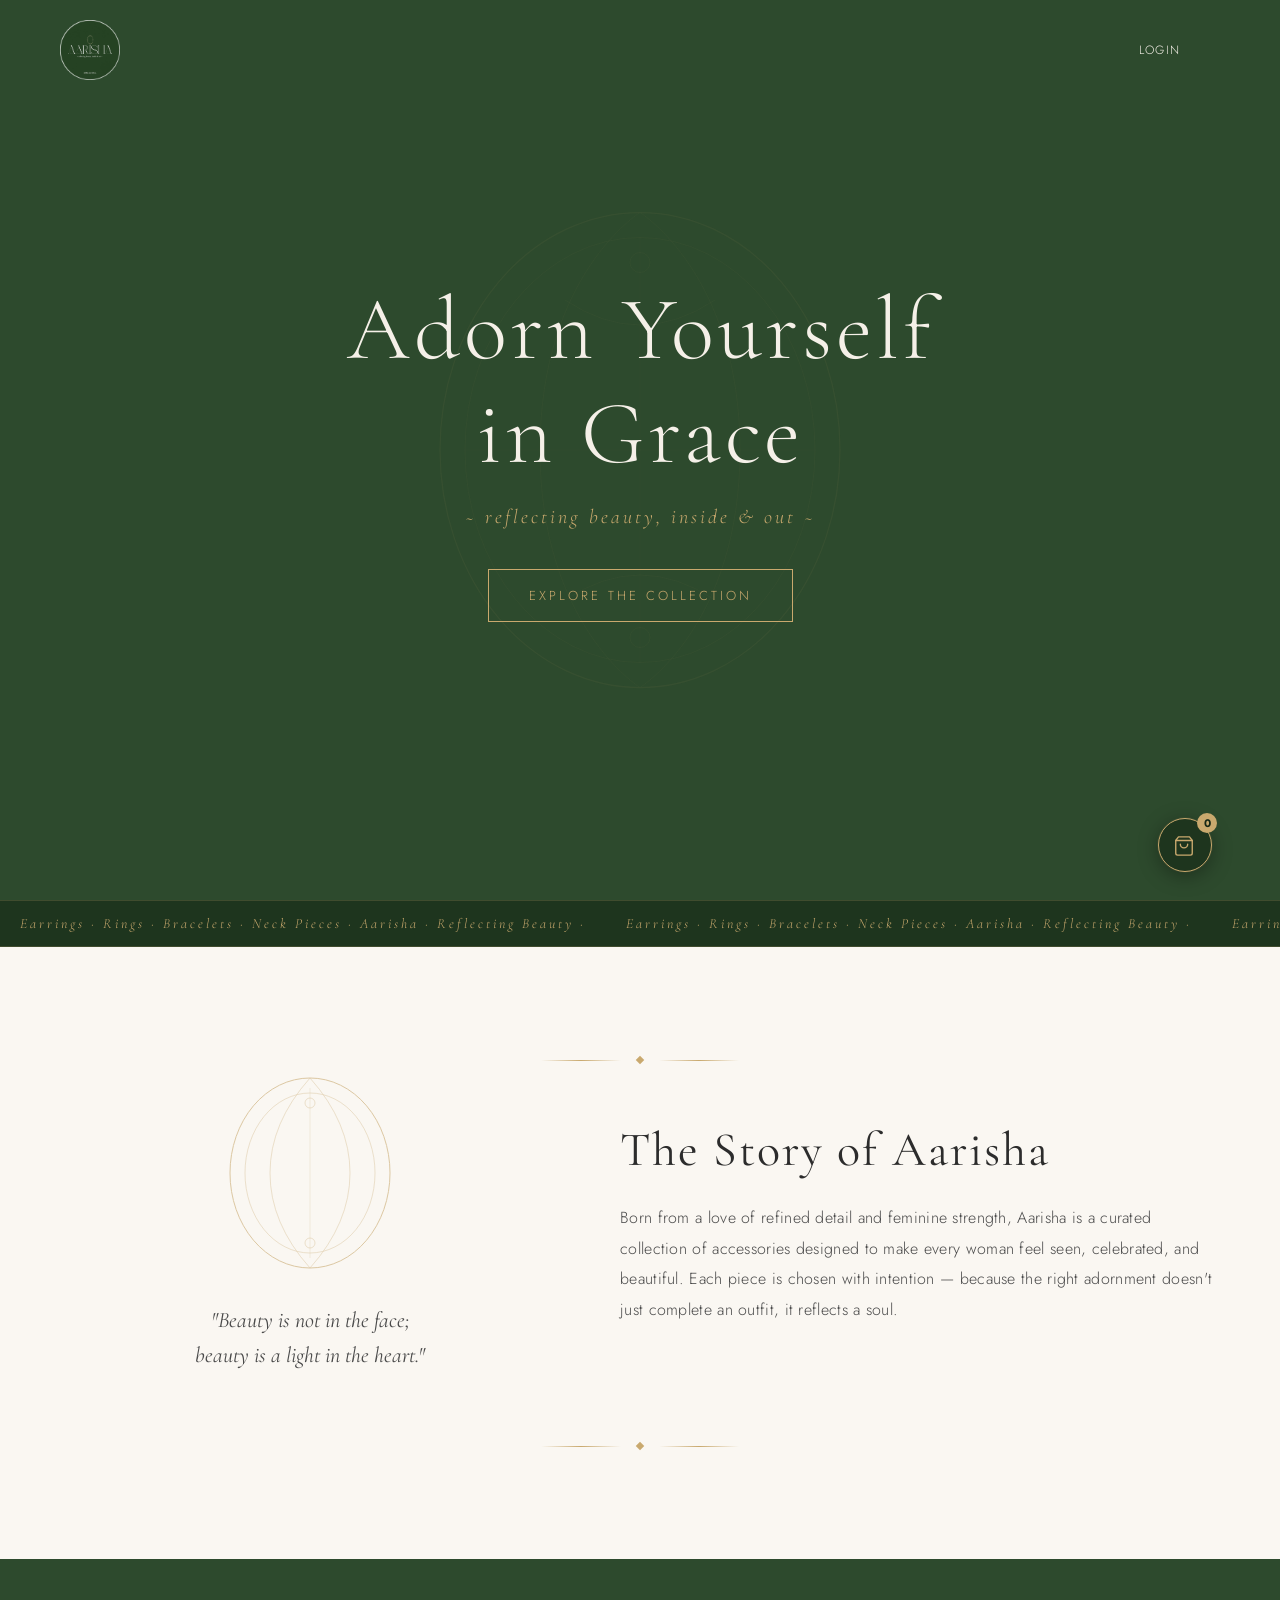
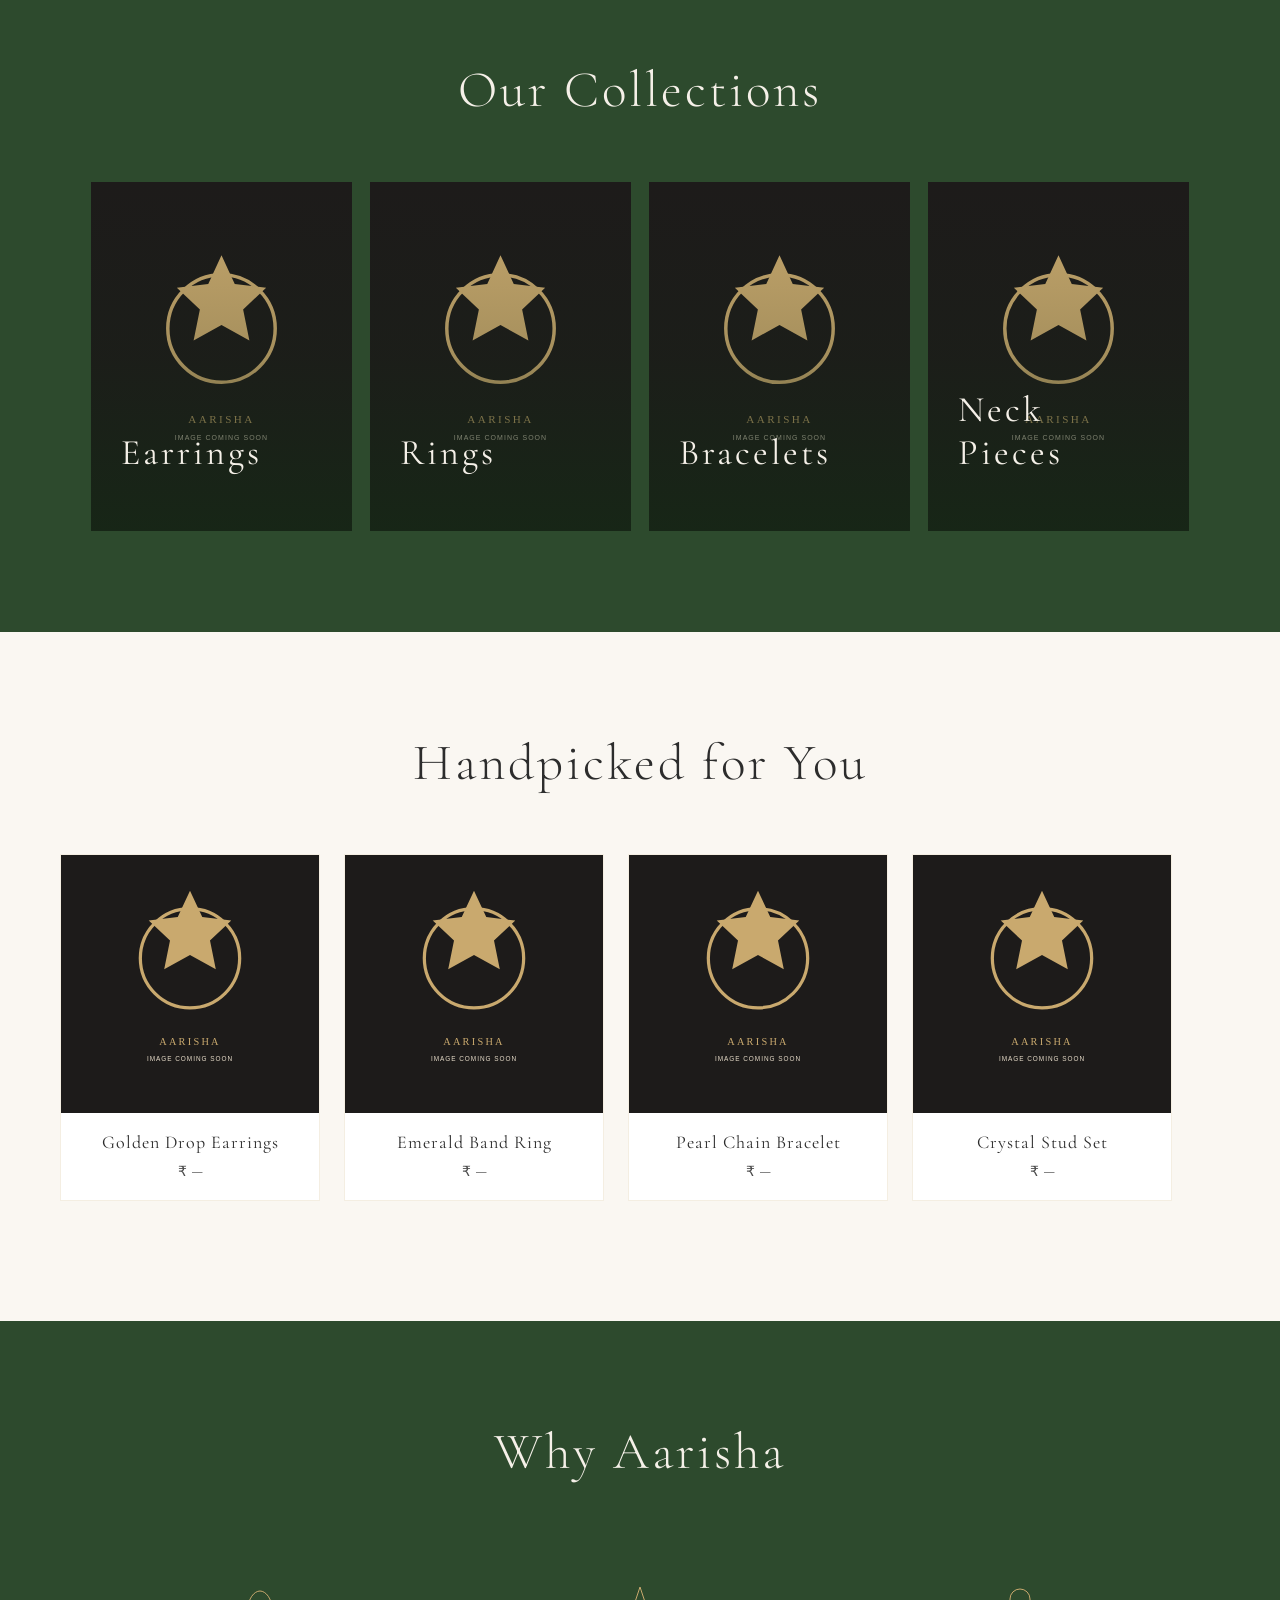
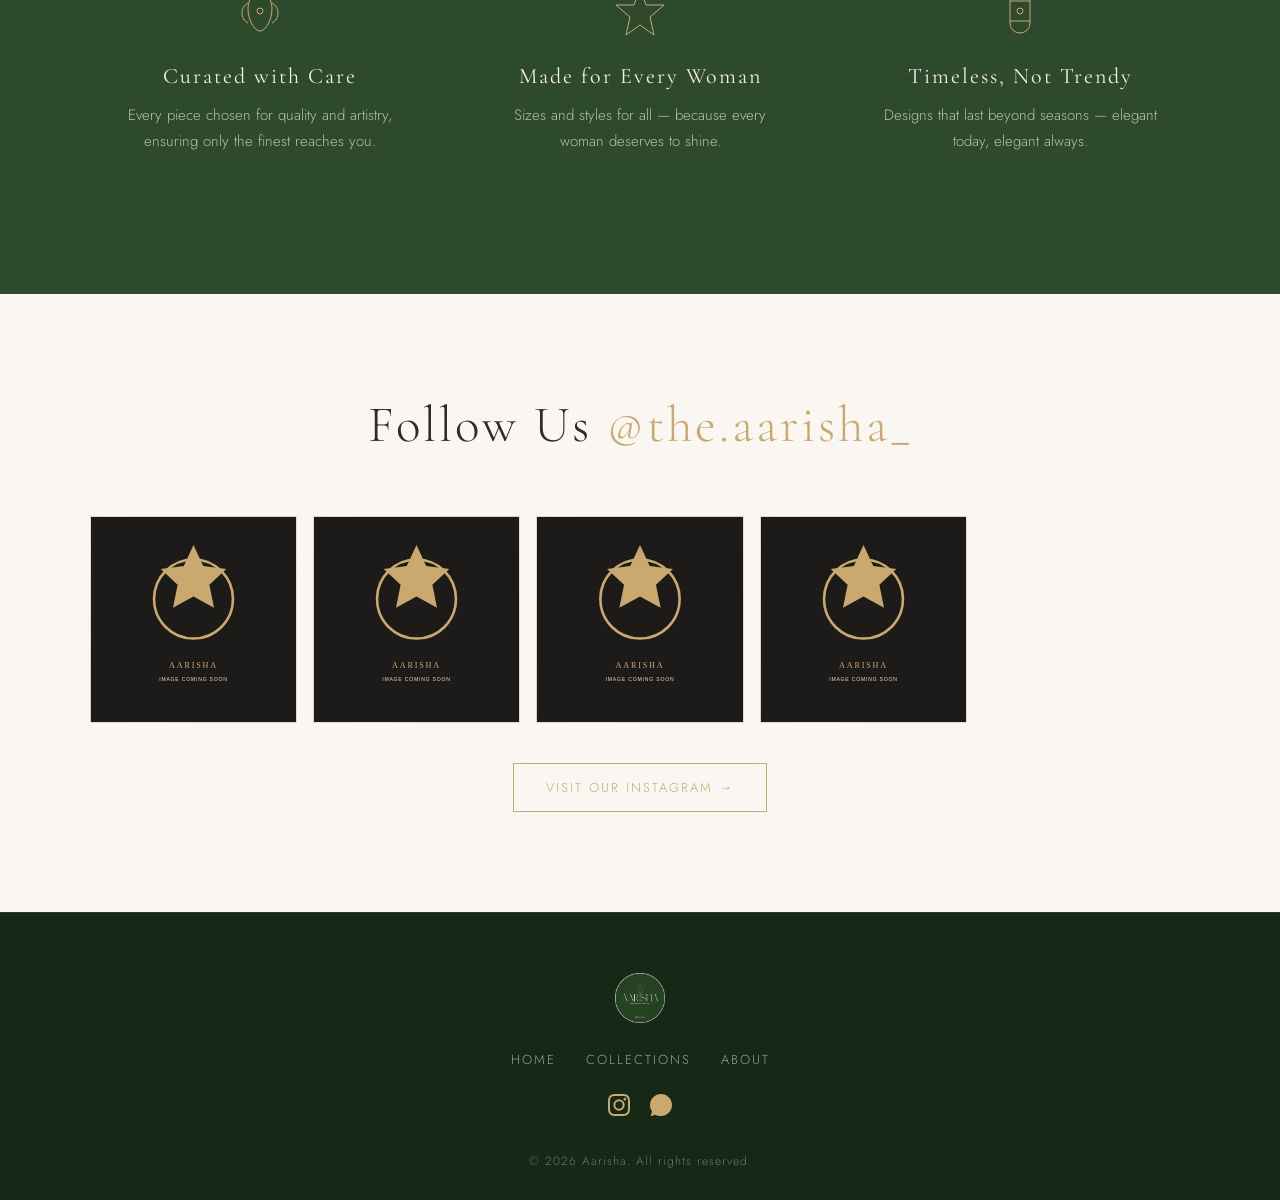
==== admin.html @ f020ee6c "V1" ====
<!doctype html>
<html lang="en">
<head>
  <meta charset="utf-8">
  <meta name="viewport" content="width=device-width, initial-scale=1">
  <title>Aarisha Admin</title>
  <link rel="stylesheet" href="styles.css">
  <style>
    .admin-page { min-height:100vh; padding:80px 40px; background:var(--green-deep); }
    .admin-panel { position:relative; max-width:1200px; margin:auto; padding:0; }
    .admin-logout { position:absolute; top:12px; right:0; }
    .admin-panel h1 { font:400 clamp(36px,6vw,56px) var(--font-heading); color:var(--cream); letter-spacing:3px; margin-bottom:10px; }
    .admin-panel > p { color:rgba(245,240,232,.75); margin-bottom:28px; }
    .admin-form { display:grid; grid-template-columns:repeat(2,minmax(0,1fr)); gap:16px; }
    .admin-form .full { grid-column:1/-1; }
    .admin-form label { display:block; color:var(--gold); font-size:12px; letter-spacing:1px; text-transform:uppercase; margin-bottom:7px; }
    .admin-form input, .admin-form select, .admin-form textarea { width:100%; padding:12px; color:var(--cream); background:rgba(245,240,232,.06); border:1px solid rgba(201,169,110,.35); font:300 14px var(--font-body); }
    .admin-actions { display:flex; gap:12px; margin-top:20px; }
    .admin-products { margin-top:36px; display:grid; gap:0; }
    .admin-product { display:grid; grid-template-columns:72px minmax(160px,1fr) 110px 90px 622px; gap:22px; align-items:center; padding:20px 0; border-bottom:1px solid rgba(201,169,110,.24); color:var(--cream); }
    .admin-product-head { padding-block:0 12px; border:0; color:var(--gold); font-size:12px; letter-spacing:1px; text-transform:uppercase; }
    .admin-product-image { width:72px; height:72px; object-fit:cover; border:1px solid rgba(201,169,110,.35); }
    .stock-status { font-size:20px; font-weight:600; } .stock-status.in { color:#72c779; } .stock-status.out { color:#e26a6a; }
    .admin-product-actions { display:flex; flex-wrap:nowrap; gap:8px; }
    .admin-product-actions .btn-send { padding:8px 10px; white-space:nowrap; }
    .product-dialog { position:fixed; inset:0; width:min(760px, calc(100% - 32px)); max-height:calc(100vh - 32px); margin:auto; padding:32px; overflow:auto; border:1px solid var(--gold); background:var(--green-darker); color:var(--cream); }
    .product-dialog::backdrop { background:rgba(0,0,0,.62); }
    .admin-product small, #adminStatus { color:var(--gold); } .hidden { display:none; }
    @media (max-width:1250px) { .admin-page { padding:48px 24px; } .admin-product { grid-template-columns:64px minmax(120px,1fr) 90px 70px; gap:14px; } .admin-product-head span:last-child { display:none; } .admin-product-actions { grid-column:2 / -1; } }
    @media (max-width:600px) { .admin-logout { position:static; margin-bottom:24px; } .admin-form { grid-template-columns:1fr; } .admin-product { grid-template-columns:64px 1fr; } .admin-product-head { display:none; } .admin-product-image { width:64px; height:64px; } .admin-product > :nth-child(n+3) { grid-column:2; } .admin-product-actions { flex-wrap:wrap; } }
  </style>
</head>
<body>
  <main class="admin-page"><section class="admin-panel">
    <h1>Aarisha Admin</h1><p>Manage the public product catalogue. Admin credentials stay on the API server.</p><button class="btn-send admin-logout" id="adminLogout" type="button">Logout</button>
    <div style="display:flex;gap:12px;align-items:center;margin-bottom:28px;flex-wrap:wrap" id="adminToolbar" hidden>
      <button class="btn-send" id="addProduct" type="button">Add Product</button>
      <button class="btn-send" id="deduplicateBtn" type="button" style="background:rgba(201,169,110,.12);border-color:rgba(201,169,110,.45)">Remove duplicates</button>
    </div>
    <form id="adminLogin" class="admin-form">
      <div><label>Email <input id="email" type="email" required autocomplete="username"></label></div>
      <div><label>Password <input id="password" type="password" required autocomplete="current-password"></label></div>
      <div class="full"><button class="btn-send" type="submit">Sign in</button></div>
    </form>
    <dialog class="product-dialog" id="productDialog"><form id="productForm" class="admin-form">
      <div><label>Name <input name="name" required></label></div><div><label>Price (INR) <input name="price" type="number" step="0.01" min="0.01" required></label></div>
      <div><label>Category <select name="category"><option value="rings">Rings</option><option value="necklaces">Necklaces</option><option value="bracelets">Bracelets</option><option value="earrings">Earrings</option></select></label></div>
      <div><label>In stock <select name="in_stock"><option value="true">Yes</option><option value="false">No</option></select></label></div>
      <div class="full"><label>Google Drive or image URL <input name="image_url" type="url" required></label></div>
      <div class="full"><label>Description <textarea name="description"></textarea></label></div>
      <div class="full admin-actions"><button class="btn-send" type="submit">Save product</button><button class="btn-send" id="cancelEdit" type="button">Cancel edit</button></div>
    </form></dialog>
    <p id="adminStatus" role="status"></p><div id="adminProducts" class="admin-products"></div>
  </section></main>
  <script>
    const API = 'http://127.0.0.1:8000'; let token = sessionStorage.getItem('aarisha-admin-token'); let editingId = null;
    const status = message => document.getElementById('adminStatus').textContent = message;
    const headers = () => ({ 'Content-Type':'application/json', Authorization:`Bearer ${token}` });
    const submitBtn = () => document.querySelector('#productForm button[type="submit"]');
    async function request(path, options = {}) { const response = await fetch(API + path, options); if (!response.ok) throw new Error((await response.json().catch(() => ({}))).detail || 'Request failed'); return response.status === 204 ? null : response.json(); }
    function showAdmin() { document.getElementById('adminLogin').classList.add('hidden'); document.getElementById('adminToolbar').hidden = false; loadProducts(); }
    function showProductForm(product = null) { editingId = product?.id || null; productForm.reset(); if (product) Object.entries(product).forEach(([key, value]) => { if (productForm.elements[key]) productForm.elements[key].value = value; }); document.getElementById('productDialog').showModal(); }
    const escapeHtml = value => String(value).replace(/[&<>'"]/g, char => ({'&':'&amp;','<':'&lt;','>':'&gt;',"'":'&#39;','"':'&quot;'}[char]));
    async function loadProducts() { try { const products = await request('/products'); const list = document.getElementById('adminProducts'); const header = '<div class="admin-product admin-product-head"><span>Image</span><span>Product name</span><span>Price</span><span>In stock</span><span>Actions</span></div>'; const rows = products.map(p => `<article class="admin-product"><img class="admin-product-image" src="${escapeHtml(p.image_url)}" alt=""><strong>${escapeHtml(p.name)}</strong><span>₹${Number(p.price).toFixed(2)}</span><span class="stock-status ${p.in_stock ? 'in' : 'out'}" aria-label="${p.in_stock ? 'In stock' : 'Out of stock'}">${p.in_stock ? '✓' : '✕'}</span><span class="admin-product-actions"><button class="btn-send" data-edit="${p.id}">Edit product</button><button class="btn-send" data-delete="${p.id}">Delete product</button><button class="btn-send" data-stock="${p.id}">${p.in_stock ? 'Set out of stock' : 'Set in stock'}</button></span></article>`).join(''); list.innerHTML = products.length ? header + rows : '<p>No products yet. Add your first product.</p>'; window.products = products; } catch (error) { status(error.message); } }
    document.getElementById('adminLogin').addEventListener('submit', async event => { event.preventDefault(); try { const data = {email: email.value, password: password.value}; token = (await request('/admin/login', {method:'POST', headers:{'Content-Type':'application/json'}, body:JSON.stringify(data)})).access_token; sessionStorage.setItem('aarisha-admin-token', token); showAdmin(); } catch (error) { status(error.message); } });
    document.getElementById('addProduct').addEventListener('click', () => showProductForm());
    document.getElementById('productDialog').addEventListener('close', () => { editingId = null; productForm.reset(); });
    document.getElementById('productForm').addEventListener('submit', async event => { event.preventDefault(); const btn = submitBtn(); if (btn.disabled) return; btn.disabled = true; const data = Object.fromEntries(new FormData(event.target)); data.price = Number(data.price); data.in_stock = data.in_stock === 'true'; if (!data.description) delete data.description; try { await request(editingId ? `/admin/products/${editingId}` : '/admin/products', {method: editingId ? 'PATCH' : 'POST', headers: headers(), body: JSON.stringify(data)}); event.target.reset(); editingId = null; document.getElementById('productDialog').close(); status('Product saved.'); loadProducts(); } catch (error) { status(error.message); } finally { btn.disabled = false; } });
    document.getElementById('cancelEdit').addEventListener('click', () => { editingId = null; productForm.reset(); document.getElementById('productDialog').close(); });
    document.getElementById('deduplicateBtn').addEventListener('click', async () => { if (!confirm('Remove duplicate products? This keeps only the newest version of each product name in each category.')) return; const btn = document.getElementById('deduplicateBtn'); btn.disabled = true; try { const result = await request('/admin/products/deduplicate', {method:'POST', headers:headers()}); status(result.deleted ? `Removed ${result.deleted} duplicate product${result.deleted === 1 ? '' : 's'}.` : 'No duplicates found.'); loadProducts(); } catch (error) { status(error.message); } finally { btn.disabled = false; } });
    document.getElementById('adminLogout').addEventListener('click', () => { sessionStorage.removeItem('aarisha-admin-token'); localStorage.removeItem('aarisha-auth-token'); localStorage.removeItem('aarisha-auth-user'); window.location.replace('index.html'); });
    document.getElementById('adminProducts').addEventListener('click', async event => { const id = event.target.dataset.edit || event.target.dataset.delete || event.target.dataset.stock; if (!id) return; const product = window.products.find(p => p.id === id); if (event.target.dataset.edit) return showProductForm(product); if (event.target.dataset.stock) { try { await request(`/admin/products/${id}`, {method:'PATCH', headers:headers(), body:JSON.stringify({in_stock: !product.in_stock})}); loadProducts(); } catch (error) { status(error.message); } return; } if (confirm('Delete this product?')) { try { await request(`/admin/products/${id}`, {method:'DELETE', headers:headers()}); loadProducts(); } catch (error) { status(error.message); } } });
    if (token) showAdmin(); else window.location.replace('index.html');
  </script>
</body>
</html>
---- styles.css ----
/* ═══════════════════════════════════════════
   AARISHA — Reflecting Beauty, Inside & Out
   CSS Design System
   ═══════════════════════════════════════════ */

@import url('https://fonts.googleapis.com/css2?family=Cormorant+Garamond:ital,wght@0,300;0,400;0,500;0,600;0,700;1,300;1,400;1,500&family=Jost:ital,wght@0,200;0,300;0,400;0,500;1,200;1,300;1,400&display=swap');

/* ── CSS Custom Properties ── */
:root {
  --green-deep: #2D4A2D;
  --green-dark: #1E351E;
  --green-darker: #162816;
  --gold: #C9A96E;
  --gold-light: #D4BA82;
  --gold-pale: #E8D5A8;
  --cream: #F5F0E8;
  --ivory: #FAF7F2;
  --charcoal: #2C2C2C;
  --charcoal-light: #4A4A4A;

  --font-heading: 'Cormorant Garamond', 'Playfair Display', Georgia, serif;
  --font-body: 'Jost', 'Raleway', Helvetica, sans-serif;

  --transition-smooth: cubic-bezier(0.25, 0.46, 0.45, 0.94);
  --transition-bounce: cubic-bezier(0.34, 1.56, 0.64, 1);
}

/* ── Reset & Base ── */
*, *::before, *::after {
  margin: 0;
  padding: 0;
  box-sizing: border-box;
}

html {
  scroll-behavior: smooth;
  overflow-x: hidden;
  width: 100%;
  overscroll-behavior-x: none;
  position: relative;
}

body {
  font-family: var(--font-body);
  color: var(--cream);
  background: var(--green-deep);
  width: 100%;
  max-width: 100vw;
  -webkit-font-smoothing: antialiased;
  -moz-osx-font-smoothing: grayscale;
}

img {
  max-width: 100%;
  display: block;
}

a {
  text-decoration: none;
  color: inherit;
}

/* ── Custom Cursor ── */
/* ── Scroll Animations ── */
.reveal {
  opacity: 0;
  transform: translateY(40px);
  transition: opacity 0.8s var(--transition-smooth),
              transform 0.8s var(--transition-smooth);
}

.reveal.visible {
  opacity: 1;
  transform: translateY(0);
}

.reveal-left {
  opacity: 0;
  transform: translateX(-60px);
  transition: opacity 0.8s var(--transition-smooth),
              transform 0.8s var(--transition-smooth);
}

.reveal-left.visible {
  opacity: 1;
  transform: translateX(0);
}

.reveal-right {
  opacity: 0;
  transform: translateX(60px);
  transition: opacity 0.8s var(--transition-smooth),
              transform 0.8s var(--transition-smooth);
}

.reveal-right.visible {
  opacity: 1;
  transform: translateX(0);
}

/* ── Navigation ── */
.navbar {
  position: fixed;
  top: 0;
  left: 0;
  right: 0;
  z-index: 1000;
  padding: 20px 60px;
  display: flex;
  align-items: center;
  justify-content: space-between;
  transition: all 0.5s var(--transition-smooth);
}

.navbar.scrolled {
  padding: 10px 60px;
  background: rgba(30, 53, 30, 0.85);
  backdrop-filter: blur(16px);
  -webkit-backdrop-filter: blur(16px);
  border-bottom: 1px solid rgba(201, 169, 110, 0.15);
}

.nav-logo {
  flex-shrink: 0;
  max-width: 180px;
}

.nav-logo img {
  height: 60px;
  width: 100%;
  max-width: 100%;
  max-height: 60px;
  object-fit: contain;
  transition: height 0.4s var(--transition-smooth),
              max-height 0.4s var(--transition-smooth);
}

.navbar.scrolled .nav-logo img {
  height: 40px;
  max-height: 40px;
}

.nav-cart {
  position: fixed;
  bottom: 28px;
  right: 68px;
  z-index: 2500;
  display: grid;
  place-items: center;
  width: 54px;
  height: 54px;
  padding: 0;
  background: var(--green-dark);
  border: 1.5px solid var(--gold);
  border-radius: 50%;
  color: var(--gold);
  box-shadow: 0 4px 20px rgba(0, 0, 0, 0.35),
              0 0 0 1px rgba(201, 169, 110, 0.08);
  cursor: pointer;
  transition: transform 0.3s var(--transition-smooth),
              box-shadow 0.3s var(--transition-smooth),
              background 0.3s var(--transition-smooth);
}

.nav-cart:hover {
  transform: translateY(-3px) scale(1.05);
  background: var(--green-deep);
  box-shadow: 0 8px 28px rgba(0, 0, 0, 0.4),
              0 0 0 2px rgba(201, 169, 110, 0.2),
              0 0 20px rgba(201, 169, 110, 0.06);
}

.nav-cart:active {
  transform: translateY(0) scale(0.97);
}

.cart-icon {
  width: 22px;
  height: 22px;
  display: block;
  transform: translate(-1px, 1px);
}

.cart-badge {
  position: absolute;
  top: -6px;
  right: -6px;
  min-width: 20px;
  height: 20px;
  padding: 0 5px;
  background: var(--gold);
  color: var(--green-darker);
  border-radius: 50%;
  font: 700 11px/20px var(--font-body);
  text-align: center;
  pointer-events: none;
}

.nav-actions { display: flex; align-items: center; gap: 14px; margin-right: 40px; }

.nav-auth { border: 0; background: transparent; color: var(--cream); font: 300 12px var(--font-body); letter-spacing: 1.2px; text-transform: uppercase; }
.nav-auth.profile-avatar { display: grid; place-items: center; width: 34px; height: 34px; padding: 0; border: 1px solid var(--gold); border-radius: 50%; color: var(--gold); font-weight: 500; letter-spacing: 0; transition: all 0.3s var(--transition-smooth); }
.nav-auth.profile-avatar:hover { background: rgba(201, 169, 110, 0.12); }
.nav-signup, .auth-submit { border: 1px solid rgba(201, 169, 110, .7); padding: 8px 12px; color: var(--gold); }

.auth-dialog { position: fixed; inset: 0; width: min(420px, calc(100% - 32px)); height: fit-content; max-height: calc(100vh - 32px); margin: auto; overflow: auto; border: 1px solid var(--gold); background: var(--green-dark); color: var(--cream); padding: 34px; }
.auth-dialog::backdrop { background: rgba(0, 0, 0, .62); }
.auth-dialog form { display: grid; gap: 16px; position: relative; }
.profile-view { display: grid; gap: 20px; position: relative; }
.auth-dialog [hidden] { display: none; }
.auth-dialog h2 { color: var(--gold); font: 400 38px var(--font-heading); }
.auth-dialog p { font-size: 13px; line-height: 1.5; }
.auth-dialog label { display: grid; gap: 7px; color: var(--gold-pale); font-size: 12px; letter-spacing: 1px; text-transform: uppercase; }
.auth-dialog input { width: 100%; border: 1px solid rgba(201, 169, 110, .45); background: transparent; color: var(--cream); padding: 11px; font: 15px var(--font-body); }
.auth-close { position: absolute; right: -8px; top: -16px; border: 0; background: transparent; color: var(--cream); font-size: 28px; }
.auth-submit, .auth-switch { font: 300 12px var(--font-body); letter-spacing: 1.2px; text-transform: uppercase; background: transparent; }
.auth-submit { background: var(--green-deep); }
.auth-switch { border: 0; color: var(--cream); padding: 6px; }
.auth-status { min-height: 20px; color: var(--gold-pale); }

/* ── Hero Section ── */
.hero {
  position: relative;
  height: 100vh;
  display: flex;
  align-items: center;
  justify-content: center;
  text-align: center;
  background: var(--green-deep);
  overflow: hidden;
}

.hero-parallax-bg {
  position: absolute;
  inset: -20%;
  display: flex;
  align-items: center;
  justify-content: center;
  will-change: transform;
}

.hero-ornament {
  position: absolute;
  width: 500px;
  height: 500px;
  opacity: 0.06;
}

.hero-content {
  position: relative;
  z-index: 2;
  max-width: 800px;
  padding: 0 20px;
}

.hero-content h1 {
  font-family: var(--font-heading);
  font-size: clamp(42px, 7vw, 96px);
  font-weight: 300;
  color: var(--cream);
  letter-spacing: 4px;
  line-height: 1.15;
  margin-bottom: 20px;
}

.hero-tagline {
  font-family: var(--font-heading);
  font-style: italic;
  font-size: clamp(14px, 2vw, 20px);
  color: var(--gold);
  font-weight: 300;
  letter-spacing: 3px;
  margin-bottom: 40px;
}

.btn-outline-gold {
  display: inline-block;
  font-family: var(--font-body);
  font-size: 13px;
  font-weight: 300;
  letter-spacing: 3px;
  text-transform: uppercase;
  color: var(--gold);
  border: 1px solid var(--gold);
  padding: 16px 40px;
  transition: all 0.4s var(--transition-smooth);
  background: transparent;
}

.btn-outline-gold:hover {
  background: var(--gold);
  color: var(--green-dark);
}

/* ── Ornamental Divider ── */
.ornamental-divider {
  display: flex;
  align-items: center;
  justify-content: center;
  gap: 16px;
  padding: 10px 0;
}

.ornamental-divider .line {
  width: 80px;
  height: 1px;
  background: linear-gradient(90deg, transparent, var(--gold), transparent);
}

.ornamental-divider .diamond {
  width: 6px;
  height: 6px;
  background: var(--gold);
  transform: rotate(45deg);
}

/* ── Marquee ── */
.marquee-section {
  background: var(--green-dark);
  padding: 14px 0;
  overflow: hidden;
  border-top: 1px solid rgba(201, 169, 110, 0.2);
  border-bottom: 1px solid rgba(201, 169, 110, 0.2);
}

.marquee-track {
  display: flex;
  animation: marquee-scroll 25s linear infinite;
  width: max-content;
}

.marquee-track span {
  font-family: var(--font-heading);
  font-style: italic;
  font-size: 14px;
  font-weight: 300;
  color: var(--gold);
  letter-spacing: 3px;
  white-space: nowrap;
  padding: 0 20px;
}

@keyframes marquee-scroll {
  0% { transform: translateX(0); }
  100% { transform: translateX(-50%); }
}

/* ── About Section ── */
.about-section {
  background: var(--ivory);
  padding: 100px 60px;
  position: relative;
}

.about-grid {
  max-width: 1200px;
  margin: 0 auto;
  display: grid;
  grid-template-columns: 1fr 1.2fr;
  gap: 60px;
  align-items: center;
}

.about-left {
  display: flex;
  flex-direction: column;
  align-items: center;
  text-align: center;
}

.about-ornament-svg {
  width: 200px;
  height: 200px;
  margin-bottom: 30px;
  opacity: 0.6;
}

.about-quote {
  font-family: var(--font-heading);
  font-style: italic;
  font-size: 22px;
  color: var(--charcoal-light);
  line-height: 1.6;
}

.about-right h2 {
  font-family: var(--font-heading);
  font-size: clamp(32px, 4vw, 48px);
  font-weight: 400;
  color: var(--charcoal);
  letter-spacing: 2px;
  margin-bottom: 24px;
}

.about-right p {
  font-family: var(--font-body);
  font-size: 16px;
  font-weight: 300;
  color: var(--charcoal-light);
  line-height: 1.9;
  letter-spacing: 0.3px;
}

/* ── Collections Grid ── */
.collections-section {
  background: var(--green-deep);
  padding: 100px 60px;
}

.section-heading {
  text-align: center;
  font-family: var(--font-heading);
  font-size: clamp(32px, 4vw, 52px);
  font-weight: 300;
  color: var(--cream);
  letter-spacing: 3px;
  margin-bottom: 60px;
}

.section-heading.dark {
  color: var(--charcoal);
}

.collections-grid {
  max-width: 1100px;
  margin: 0 auto;
  display: grid;
  grid-template-columns: repeat(4, 1fr);
  gap: 16px;
}

.collection-card {
  position: relative;
  aspect-ratio: 3 / 4;
  overflow: hidden;
  border: 1px solid transparent;
  transition: transform 0.5s var(--transition-smooth),
              border-color 0.4s;
}

.collection-card:hover {
  transform: translateY(-6px);
  border-color: var(--gold);
}

.collection-card img {
  width: 100%;
  height: 100%;
  object-fit: cover;
  transition: transform 0.6s var(--transition-smooth);
}

.collection-card:hover img {
  transform: scale(1.05);
}

.collection-overlay {
  position: absolute;
  inset: 0;
  background: linear-gradient(to top, rgba(22, 40, 22, 0.85) 0%, rgba(22, 40, 22, 0.2) 50%, transparent 100%);
  display: flex;
  flex-direction: column;
  justify-content: flex-end;
  padding: 30px;
  transition: background 0.4s;
}

.collection-card:hover .collection-overlay {
  background: linear-gradient(to top, rgba(22, 40, 22, 0.75) 0%, rgba(22, 40, 22, 0.15) 50%, transparent 100%);
}

.collection-overlay h3 {
  font-family: var(--font-heading);
  font-size: clamp(24px, 3vw, 36px);
  font-weight: 400;
  color: var(--cream);
  letter-spacing: 3px;
  margin-bottom: 8px;
}

.collection-overlay .view-link {
  font-family: var(--font-body);
  font-size: 13px;
  font-weight: 300;
  color: var(--gold);
  letter-spacing: 2px;
  text-transform: uppercase;
  opacity: 0;
  transform: translateY(10px);
  transition: all 0.4s var(--transition-smooth);
}

.collection-card:hover .view-link {
  opacity: 1;
  transform: translateY(0);
}

/* ── Collection Detail Modal ── */
.collection-modal {
  position: fixed;
  inset: 0;
  z-index: 900;
  background: var(--green-deep);
  overflow-y: auto;
  opacity: 0;
  pointer-events: none;
  transform: translateY(30px);
  transition: opacity 0.5s var(--transition-smooth),
              transform 0.5s var(--transition-smooth);
}

.collection-modal.open {
  opacity: 1;
  pointer-events: all;
  transform: translateY(0);
}

.collection-modal-inner {
  max-width: 1200px;
  margin: 0 auto;
  padding: 120px 60px 80px;
}

.collection-modal-header {
  text-align: center;
  margin-bottom: 50px;
}

.collection-modal-title-row {
  display: flex;
  align-items: center;
  justify-content: center;
  gap: 28px;
}

.modal-back-btn {
  display: inline-flex;
  align-items: center;
  gap: 10px;
  background: none;
  border: 1px solid rgba(201, 169, 110, 0.3);
  color: var(--gold);
  font-family: var(--font-body);
  font-size: 13px;
  font-weight: 300;
  letter-spacing: 2px;
  text-transform: uppercase;
  padding: 10px 24px;
  transition: all 0.3s var(--transition-smooth);
}

.modal-back-btn:hover {
  background: rgba(201, 169, 110, 0.1);
  border-color: var(--gold);
}

.modal-back-btn svg {
  width: 18px;
  height: 18px;
}

.modal-category-title {
  font-family: var(--font-heading);
  font-size: clamp(36px, 5vw, 56px);
  font-weight: 300;
  color: var(--cream);
  letter-spacing: 5px;
  margin: 0;
}

.collection-modal-header .ornamental-divider { margin-top: 16px; }

.collection-modal-grid {
  display: grid;
  grid-template-columns: repeat(3, 1fr);
  gap: 28px;
}

.modal-product-card {
  background: rgba(22, 40, 22, 0.85);
  border: 1px solid rgba(201, 169, 110, 0.25);
  border-radius: 10px;
  overflow: hidden;
  box-shadow: 0 4px 20px rgba(0, 0, 0, 0.3),
              0 0 0 1px rgba(201, 169, 110, 0.08);
  transition: transform 0.4s var(--transition-smooth),
              border-color 0.4s,
              box-shadow 0.4s var(--transition-smooth);
  opacity: 0;
  transform: translateY(30px);
  animation: modalCardIn 0.5s var(--transition-smooth) forwards;
}

.modal-product-card:hover {
  transform: translateY(-6px);
  border-color: var(--gold);
  box-shadow: 0 12px 36px rgba(0, 0, 0, 0.4),
              0 0 0 1px rgba(201, 169, 110, 0.2),
              0 0 20px rgba(201, 169, 110, 0.06);
}

.modal-product-card-img {
  width: 100%;
  aspect-ratio: 1;
  overflow: hidden;
  background: var(--green-dark);
  border-radius: 10px 10px 0 0;
}

.modal-product-card-img img {
  width: 100%;
  height: 100%;
  object-fit: cover;
  transition: transform 0.5s var(--transition-smooth);
}

.modal-product-card:hover .modal-product-card-img img {
  transform: scale(1.05);
}

.modal-product-card-info {
  padding: 20px;
  text-align: center;
  background: var(--cream);
  border-radius: 0 0 10px 10px;
}

.modal-product-card-info h4 {
  font-family: var(--font-heading);
  font-size: 20px;
  font-weight: 400;
  color: var(--charcoal);
  letter-spacing: 1px;
  margin-bottom: 8px;
}

.modal-product-card-info .price {
  font-family: var(--font-body);
  font-size: 16px;
  font-weight: 300;
  color: var(--green-deep);
  letter-spacing: 1px;
}

@keyframes modalCardIn {
  to {
    opacity: 1;
    transform: translateY(0);
  }
}

/* ── Featured / Bestsellers ── */
.featured-section {
  background: var(--ivory);
  padding: 100px 0;
}

.featured-section .section-heading {
  padding: 0 60px;
}

.featured-scroll-wrapper {
  position: relative;
  overflow: hidden;
  padding: 0 60px;
}

.featured-scroll {
  display: flex;
  gap: 24px;
  overflow-x: auto;
  scroll-snap-type: x mandatory;
  -webkit-overflow-scrolling: touch;
  padding-bottom: 20px;
  scrollbar-width: none;
}

.featured-scroll::-webkit-scrollbar {
  display: none;
}

.product-card {
  flex: 0 0 260px;
  scroll-snap-align: start;
  background: white;
  border: 1px solid rgba(201, 169, 110, 0.2);
  transition: transform 0.4s var(--transition-smooth),
              border-color 0.4s;
}

.product-card:hover {
  transform: translateY(-6px);
  border-color: var(--gold);
}

.product-card-img {
  width: 100%;
  aspect-ratio: 1;
  background: linear-gradient(135deg, var(--green-deep), var(--green-dark));
  display: flex;
  align-items: center;
  justify-content: center;
  overflow: hidden;
}

.product-card-img img {
  width: 100%;
  height: 100%;
  object-fit: cover;
}

.product-card-img svg {
  width: 60px;
  height: 60px;
  opacity: 0.4;
}

.product-card-info {
  padding: 18px;
  text-align: center;
}

.product-card-info h4 {
  font-family: var(--font-heading);
  font-size: 18px;
  font-weight: 400;
  color: var(--charcoal);
  letter-spacing: 1px;
  margin-bottom: 6px;
}

.product-card-info .price {
  font-family: var(--font-body);
  font-size: 14px;
  font-weight: 300;
  color: var(--charcoal-light);
}

/* ── Why Aarisha ── */
.why-section {
  background: var(--green-deep);
  padding: 100px 60px;
}

.why-grid {
  max-width: 1100px;
  margin: 0 auto;
  display: grid;
  grid-template-columns: repeat(3, 1fr);
  gap: 40px;
  text-align: center;
}

.why-item {
  padding: 40px 20px;
}

.why-icon {
  width: 56px;
  height: 56px;
  margin: 0 auto 24px;
}

.why-icon svg {
  width: 100%;
  height: 100%;
  stroke: var(--gold);
  fill: none;
  stroke-width: 1;
}

.why-item h3 {
  font-family: var(--font-heading);
  font-size: 22px;
  font-weight: 400;
  color: var(--cream);
  letter-spacing: 2px;
  margin-bottom: 14px;
}

.why-item p {
  font-family: var(--font-body);
  font-size: 15px;
  font-weight: 300;
  color: rgba(245, 240, 232, 0.7);
  line-height: 1.7;
}

/* ── Instagram Section ── */
.instagram-section {
  background: var(--ivory);
  padding: 100px 60px;
  text-align: center;
}

.insta-grid {
  max-width: 1100px;
  margin: 0 auto 40px;
  display: grid;
  grid-template-columns: repeat(5, 1fr);
  gap: 16px;
}

.insta-placeholder {
  aspect-ratio: 1;
  background: linear-gradient(135deg, rgba(45, 74, 45, 0.08), rgba(45, 74, 45, 0.15));
  display: flex;
  align-items: center;
  justify-content: center;
  border: 1px solid rgba(201, 169, 110, 0.2);
  transition: border-color 0.3s;
}

.insta-placeholder:hover {
  border-color: var(--gold);
}

.insta-placeholder svg {
  width: 36px;
  height: 36px;
  opacity: 0.3;
}

.insta-btn {
  display: inline-block;
  font-family: var(--font-body);
  font-size: 13px;
  font-weight: 300;
  letter-spacing: 2px;
  text-transform: uppercase;
  color: var(--gold);
  border: 1px solid var(--gold);
  padding: 14px 32px;
  transition: all 0.4s var(--transition-smooth);
}

.insta-btn:hover {
  background: var(--gold);
  color: var(--green-dark);
}

/* ── Contact Section ── */
.contact-section {
  background: var(--green-deep);
  padding: 100px 60px;
}

.contact-wrapper {
  max-width: 900px;
  margin: 0 auto;
  display: grid;
  grid-template-columns: 1.2fr 1fr;
  gap: 60px;
}

.contact-form {
  display: flex;
  flex-direction: column;
  gap: 20px;
}

.form-group label {
  display: block;
  font-family: var(--font-body);
  font-size: 12px;
  font-weight: 300;
  letter-spacing: 2px;
  text-transform: uppercase;
  color: var(--gold);
  margin-bottom: 8px;
}

.form-group input,
.form-group textarea {
  width: 100%;
  background: rgba(245, 240, 232, 0.06);
  border: 1px solid rgba(201, 169, 110, 0.25);
  color: var(--cream);
  font-family: var(--font-body);
  font-size: 15px;
  font-weight: 300;
  padding: 14px 18px;
  transition: border-color 0.3s;
  outline: none;
}

.form-group input:focus,
.form-group textarea:focus {
  border-color: var(--gold);
}

.form-group textarea {
  resize: vertical;
  min-height: 120px;
}

.btn-send {
  font-family: var(--font-body);
  font-size: 13px;
  font-weight: 300;
  letter-spacing: 3px;
  text-transform: uppercase;
  color: var(--gold);
  border: 1px solid var(--gold);
  background: transparent;
  padding: 16px 40px;
  transition: all 0.4s var(--transition-smooth);
  align-self: flex-start;
}

.btn-send:hover {
  background: var(--gold);
  color: var(--green-dark);
}

.contact-details h3 {
  font-family: var(--font-heading);
  font-size: 18px;
  font-weight: 400;
  color: var(--cream);
  letter-spacing: 2px;
  margin-bottom: 30px;
}

.contact-detail-item {
  display: flex;
  align-items: center;
  gap: 14px;
  margin-bottom: 20px;
}

.contact-detail-item svg {
  width: 18px;
  height: 18px;
  flex-shrink: 0;
}

.contact-detail-item span {
  font-family: var(--font-body);
  font-size: 15px;
  font-weight: 300;
  color: rgba(245, 240, 232, 0.8);
}

/* ── Footer ── */
.footer {
  background: var(--green-darker);
  padding: 60px 60px 30px;
  text-align: center;
  border-top: 1px solid rgba(201, 169, 110, 0.15);
}

.footer-logo img {
  height: 50px;
  max-height: 50px;
  width: auto;
  max-width: 100%;
  margin: 0 auto 24px;
  object-fit: contain;
}

.footer-links {
  display: flex;
  justify-content: center;
  gap: 30px;
  list-style: none;
  margin-bottom: 24px;
}

.footer-links a {
  font-family: var(--font-body);
  font-size: 13px;
  font-weight: 300;
  letter-spacing: 2px;
  text-transform: uppercase;
  color: rgba(245, 240, 232, 0.6);
  transition: color 0.3s;
}

.footer-links a:hover { color: var(--gold); }

.footer-socials {
  display: flex;
  justify-content: center;
  gap: 20px;
  margin-bottom: 30px;
}

.footer-socials a svg {
  width: 22px;
  height: 22px;
  fill: var(--gold);
  transition: opacity 0.3s;
}

.footer-socials a:hover svg { opacity: 0.7; }

.footer-copy {
  font-family: var(--font-body);
  font-size: 12px;
  font-weight: 300;
  color: rgba(245, 240, 232, 0.4);
  letter-spacing: 1px;
}

/* Cart drawer */
.cart-scrim { position: fixed; inset: 0; z-index: 2999; background: rgba(0,0,0,.45); opacity: 0; pointer-events: none; transition: opacity .3s; }
.cart-drawer { position: fixed; z-index: 3000; top: 0; right: 0; height: 100vh; width: min(420px, 100%); display: flex; flex-direction: column; background: var(--green-darker); border-left: 1px solid var(--gold); padding: 28px; transform: translateX(100%); transition: transform .35s var(--transition-smooth); }
.cart-drawer.open { transform: translateX(0); }
.cart-scrim.open { opacity: 1; pointer-events: all; }
.cart-header { display: flex; justify-content: space-between; align-items: center; border-bottom: 1px solid rgba(201,169,110,.3); padding-bottom: 18px; }
.cart-header h2 { color: var(--cream); font: 400 32px var(--font-heading); letter-spacing: 2px; }
.cart-close { background: none; border: 0; color: var(--gold); font-size: 34px; line-height: 1; }
.cart-items { flex: 1; overflow-y: auto; padding: 12px 0; }
.cart-empty { color: rgba(245,240,232,.75); font-weight: 300; padding: 30px 0; text-align: center; }
.cart-item { display: grid; grid-template-columns: 68px 1fr auto; gap: 12px; align-items: center; padding: 14px 0; border-bottom: 1px solid rgba(201,169,110,.15); }
.cart-item img { height: 68px; width: 68px; object-fit: cover; }
.cart-item h3 { color: var(--cream); font: 400 18px var(--font-heading); }
.cart-item p { color: var(--gold); font-size: 13px; margin-top: 3px; }
.cart-quantity { display: flex; align-items: center; gap: 8px; margin-top: 8px; }
.cart-quantity button, .cart-remove { background: transparent; border: 1px solid rgba(201,169,110,.45); color: var(--gold); min-width: 25px; padding: 2px 6px; }
.cart-remove { border: 0; font-size: 18px; }
.cart-footer { border-top: 1px solid rgba(201,169,110,.3); padding-top: 18px; }
.cart-total { display: flex; justify-content: space-between; color: var(--cream); margin-bottom: 18px; }
.cart-total strong { color: var(--gold); font-weight: 400; }
.add-to-cart { display: block; width: calc(100% - 40px); margin: 0 20px 20px; padding: 10px; background: var(--green-deep); border: 1px solid var(--gold); color: var(--gold); font: 300 11px var(--font-body); letter-spacing: 1.5px; text-transform: uppercase; }
.add-to-cart:disabled { opacity: .45; cursor: not-allowed; }

/* ═══════════════════════════════════════════
   RESPONSIVE
   ═══════════════════════════════════════════ */

@media (max-width: 1200px) {
  .navbar { padding: 18px 40px; }
  .navbar.scrolled { padding: 10px 40px; }
  .about-section, .collections-section, .why-section,
  .instagram-section, .contact-section { padding: 80px 40px; }
}

@media (max-width: 768px) {
  .navbar { padding: 14px 24px; }
  .navbar.scrolled { padding: 10px 24px; }
  .nav-actions { gap: 6px; }
  .nav-cart { bottom: 20px; right: 60px; width: 50px; height: 50px; }
  .nav-auth { white-space: nowrap; }

  .hero-content h1 { letter-spacing: 2px; }

  .about-section { padding: 60px 24px; }
  .about-grid {
    grid-template-columns: 1fr;
    gap: 40px;
    text-align: center;
  }
  .about-right { text-align: center; }

  .collections-section { padding: 60px 24px; }
  .collections-grid {
    grid-template-columns: repeat(2, 1fr);
    gap: 20px;
  }

  .collection-modal-inner { padding: 92px 24px 48px; }
  .collection-modal-title-row { gap: 16px; }
  .modal-back-btn { padding: 8px 12px; letter-spacing: 1px; }
  .collection-modal-grid { grid-template-columns: repeat(2, 1fr); gap: 20px; }

  .featured-section { padding: 60px 0; }
  .featured-section .section-heading { padding: 0 24px; }
  .featured-scroll-wrapper { padding: 0 24px; }
  .product-card { flex: 0 0 220px; }

  .why-section { padding: 60px 24px; }
  .why-grid {
    grid-template-columns: 1fr;
    gap: 20px;
  }
  .why-item { padding: 24px 12px; }

  .instagram-section { padding: 60px 24px; }
  .insta-grid {
    grid-template-columns: repeat(3, 1fr);
  }

  .contact-section { padding: 60px 24px; }
  .contact-wrapper {
    grid-template-columns: 1fr;
    gap: 40px;
  }

  .footer { padding: 40px 24px 20px; }
  .footer-links { flex-wrap: wrap; gap: 16px; }

  .section-heading { margin-bottom: 40px; }
}

@media (max-width: 600px) {
  .navbar, .navbar.scrolled { padding-left: 12px; padding-right: 12px; }
  .nav-logo { max-width: 130px; }
  .nav-logo img { height: 42px; max-height: 42px; }
  .navbar.scrolled .nav-logo img { height: 34px; max-height: 34px; }
  .nav-actions { gap: 4px; }
  .nav-cart { bottom: 16px; right: 56px; width: 48px; height: 48px; }
  .cart-icon { width: 20px; height: 20px; }
  .cart-badge { min-width: 18px; height: 18px; font: 700 10px/18px var(--font-body); top: -5px; right: -5px; padding: 0 4px; }
  .nav-auth { font-size: 11px; letter-spacing: 0.8px; }

  .hero { min-height: 640px; height: 100svh; }
  .hero-content { padding: 0 24px; }
  .hero-content h1 { font-size: clamp(40px, 12vw, 54px); }
  .hero-tagline { letter-spacing: 1.5px; margin-bottom: 28px; }
  .btn-outline-gold { padding: 14px 20px; letter-spacing: 2px; }

  .about-section, .collections-section, .why-section,
  .instagram-section, .contact-section { padding: 48px 16px; }
  .about-grid { gap: 28px; }
  .about-ornament-svg { width: 150px; height: 150px; margin-bottom: 18px; }
  .about-quote { font-size: 20px; }
  .about-right p { font-size: 15px; line-height: 1.7; }

  .section-heading { font-size: 36px; letter-spacing: 2px; margin-bottom: 28px; }
  .collections-grid { grid-template-columns: repeat(2, 1fr); gap: 12px; }
  .collection-overlay { padding: 14px; }
  .collection-overlay h3 { font-size: 24px; letter-spacing: 1px; }
  .collection-overlay .view-link { display: none; }

  .collection-modal-inner { padding: 84px 16px 40px; }
  .collection-modal-header { margin-bottom: 28px; }
  .collection-modal-grid { grid-template-columns: repeat(2, minmax(0, 1fr)); gap: 12px; }
  .modal-product-card-info { padding: 14px 8px; }
  .modal-product-card-info h4 { font-size: 18px; }
  .add-to-cart { width: calc(100% - 24px); margin: 0 12px 12px; padding: 9px 4px; font-size: 10px; letter-spacing: 1px; }
  .insta-grid { grid-template-columns: repeat(2, 1fr); }
  .featured-section { padding: 48px 0; }
  .featured-section .section-heading, .featured-scroll-wrapper { padding: 0 16px; }
  .product-card { flex-basis: min(78vw, 280px); }
  .why-item { padding: 20px 8px; }
  .contact-wrapper { gap: 32px; }
  .btn-send { width: 100%; align-self: stretch; padding: 14px; }
  .contact-detail-item span { overflow-wrap: anywhere; }
  .footer { padding: 36px 16px 20px; }
  .footer-links { gap: 12px 16px; }
  .footer-links a { font-size: 11px; letter-spacing: 1px; }

  .collection-modal-title-row { align-items: flex-start; }
  .modal-category-title { text-align: left; letter-spacing: 3px; }
  .modal-back-btn { padding: 8px; }
  .modal-back-btn span { display: none; }
}

@media (max-width: 360px) {
  .collections-grid, .collection-modal-grid { grid-template-columns: 1fr; }
  .modal-category-title { font-size: 34px; }
  .footer-links { flex-direction: column; }
}
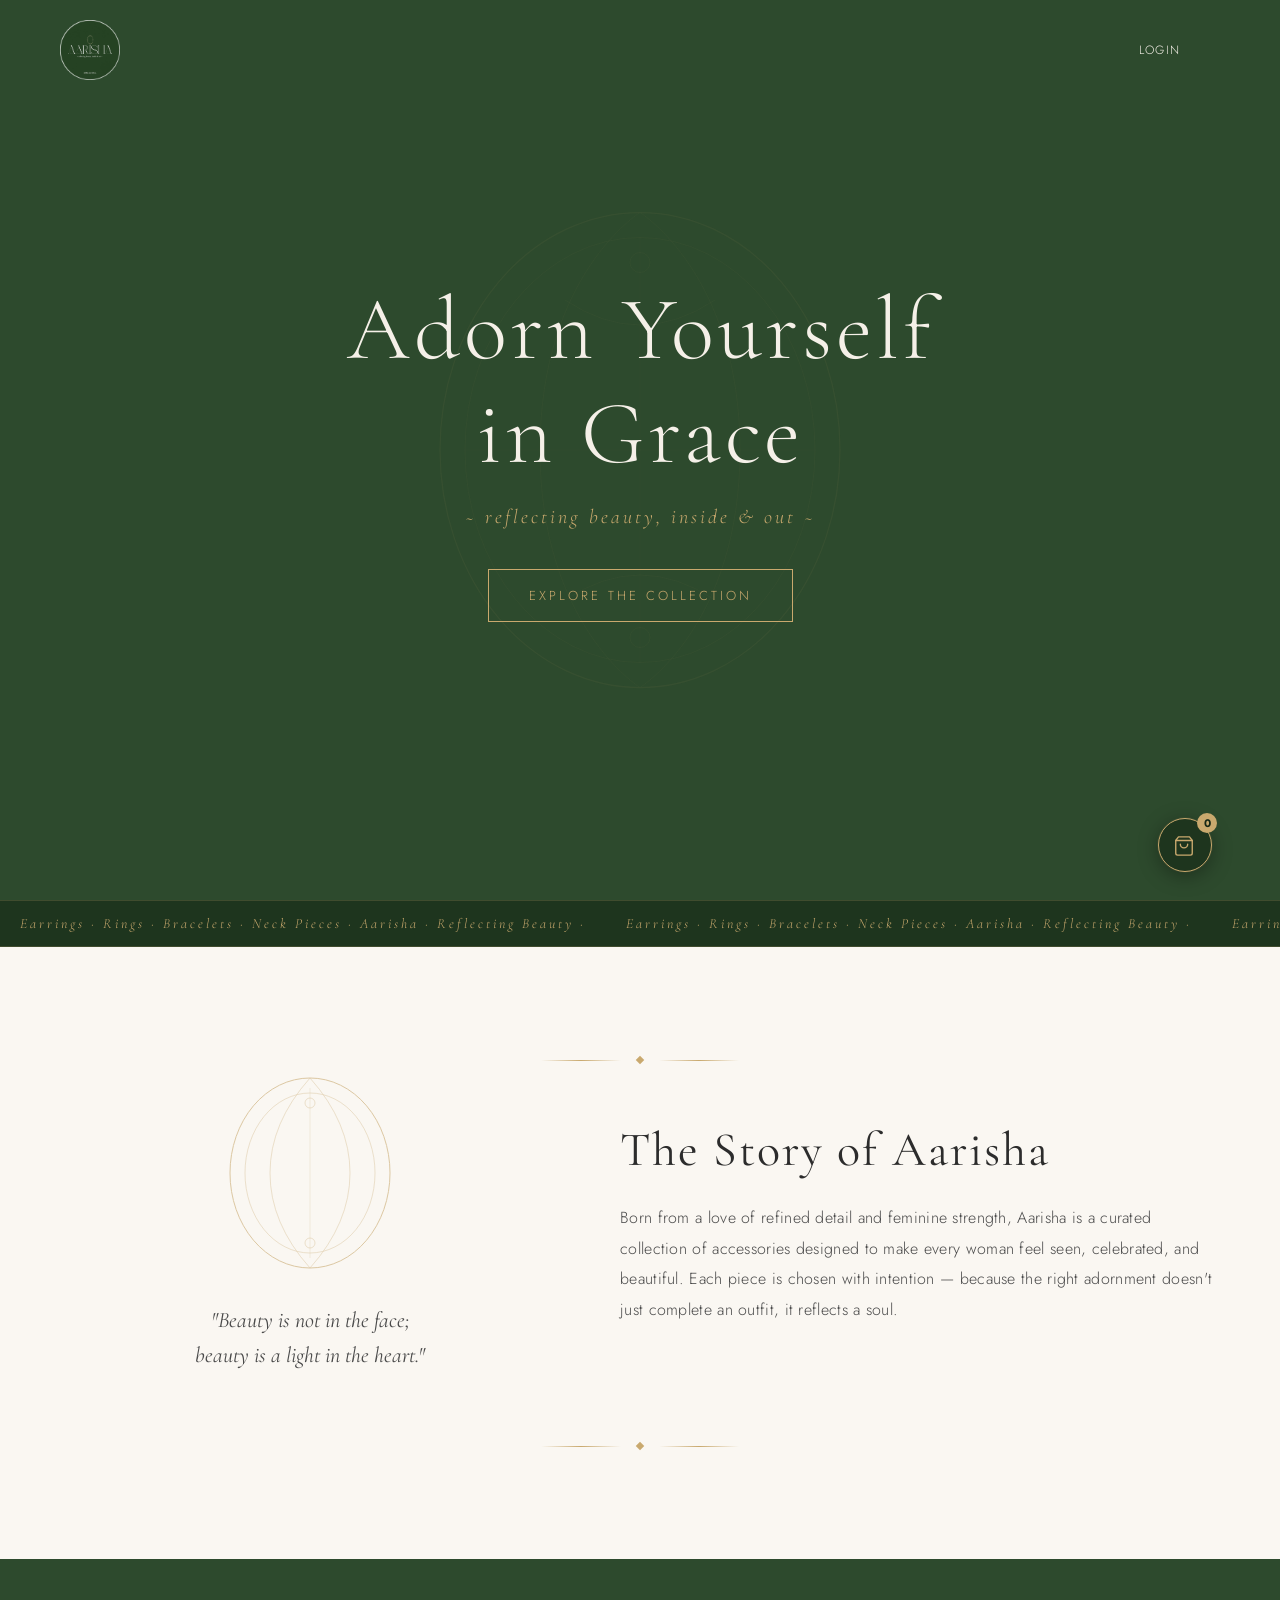
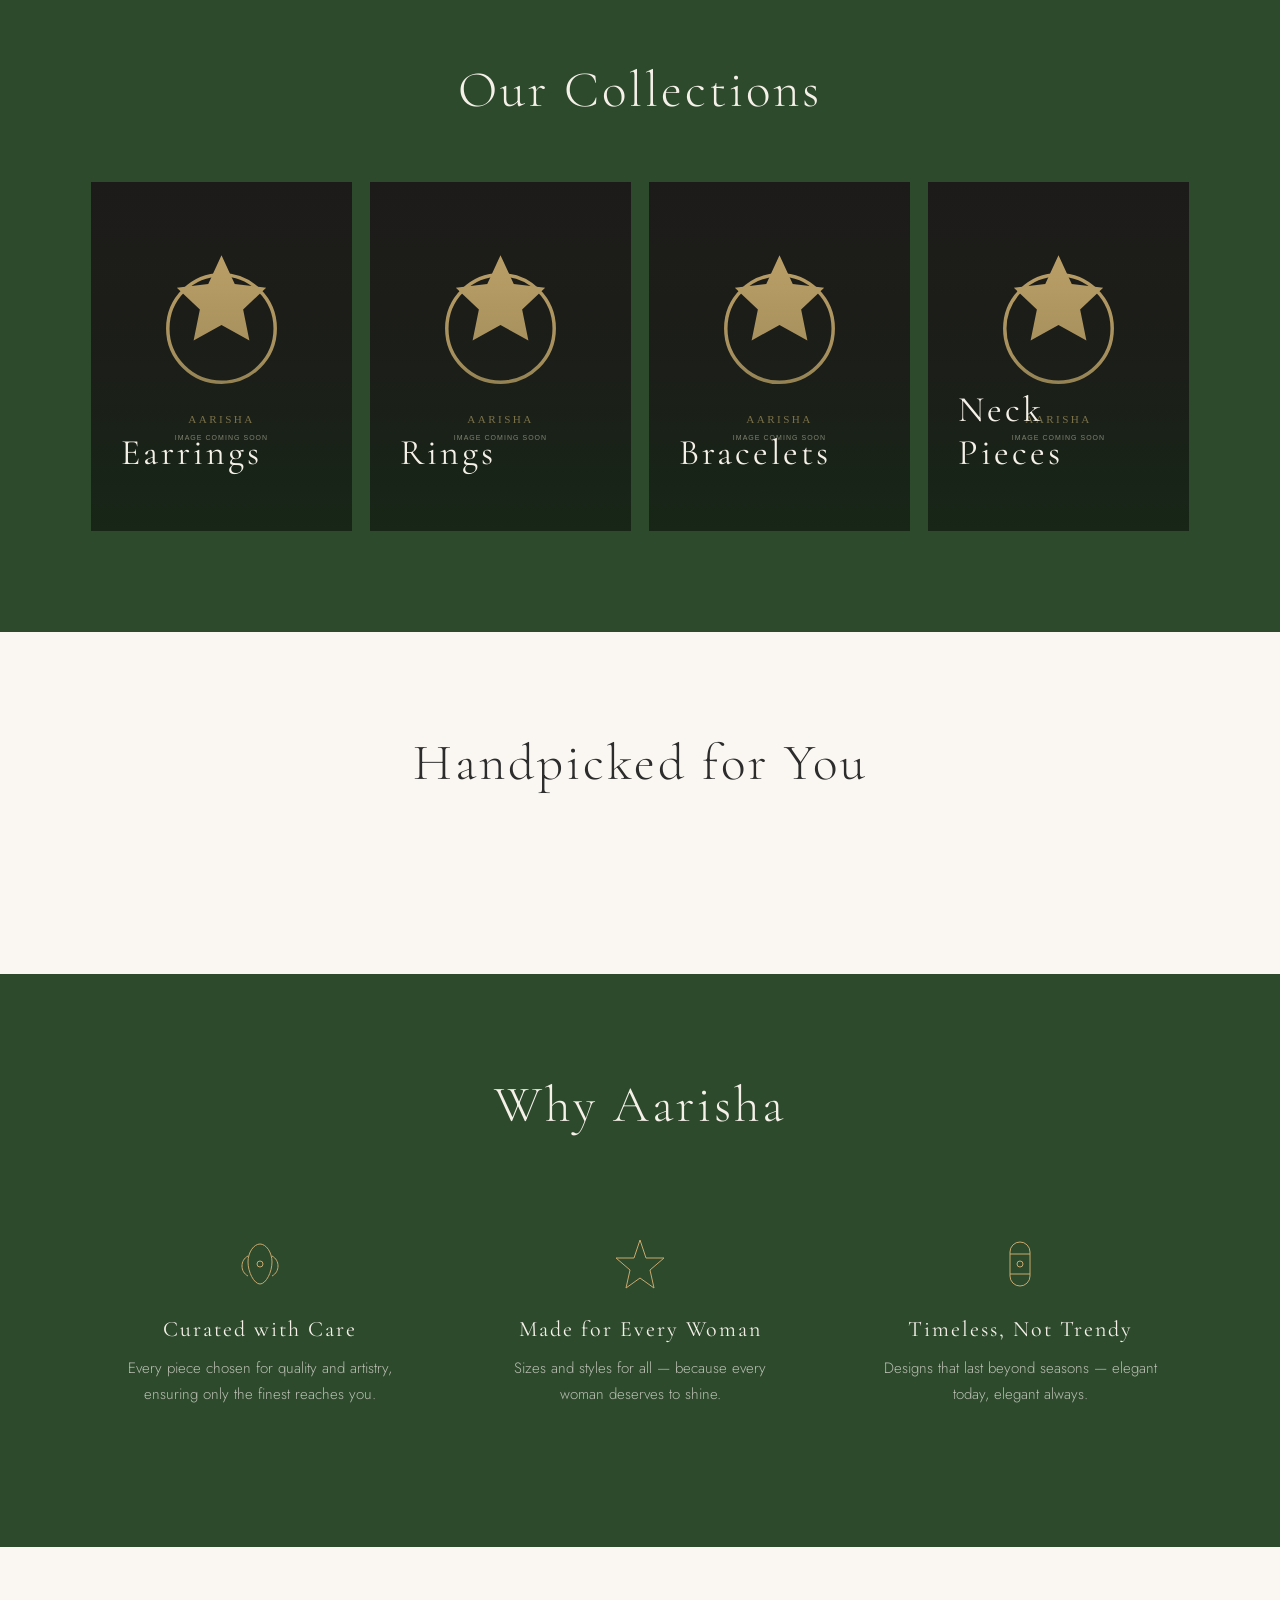
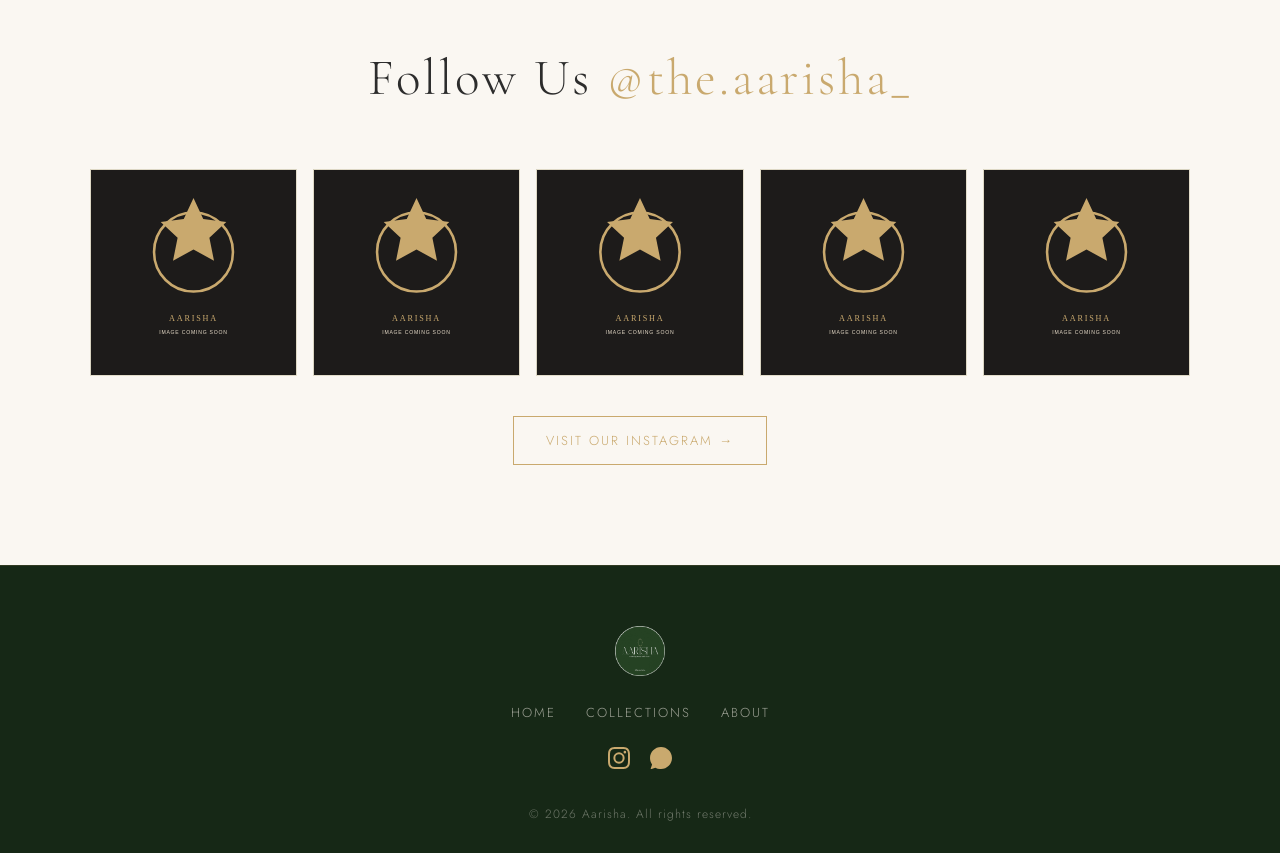
==== commit 95585574: "Prod issue fixed" ====
--- a/admin.html
+++ b/admin.html
@@ -53,7 +53,7 @@
     <p id="adminStatus" role="status"></p><div id="adminProducts" class="admin-products"></div>
   </section></main>
   <script>
-    const API = 'http://127.0.0.1:8000'; let token = sessionStorage.getItem('aarisha-admin-token'); let editingId = null;
+    const API = ['127.0.0.1', 'localhost'].includes(location.hostname) ? 'http://127.0.0.1:8000' : `${location.origin}/api`; let token = sessionStorage.getItem('aarisha-admin-token'); let editingId = null;
     const status = message => document.getElementById('adminStatus').textContent = message;
     const headers = () => ({ 'Content-Type':'application/json', Authorization:`Bearer ${token}` });
     const submitBtn = () => document.querySelector('#productForm button[type="submit"]');
